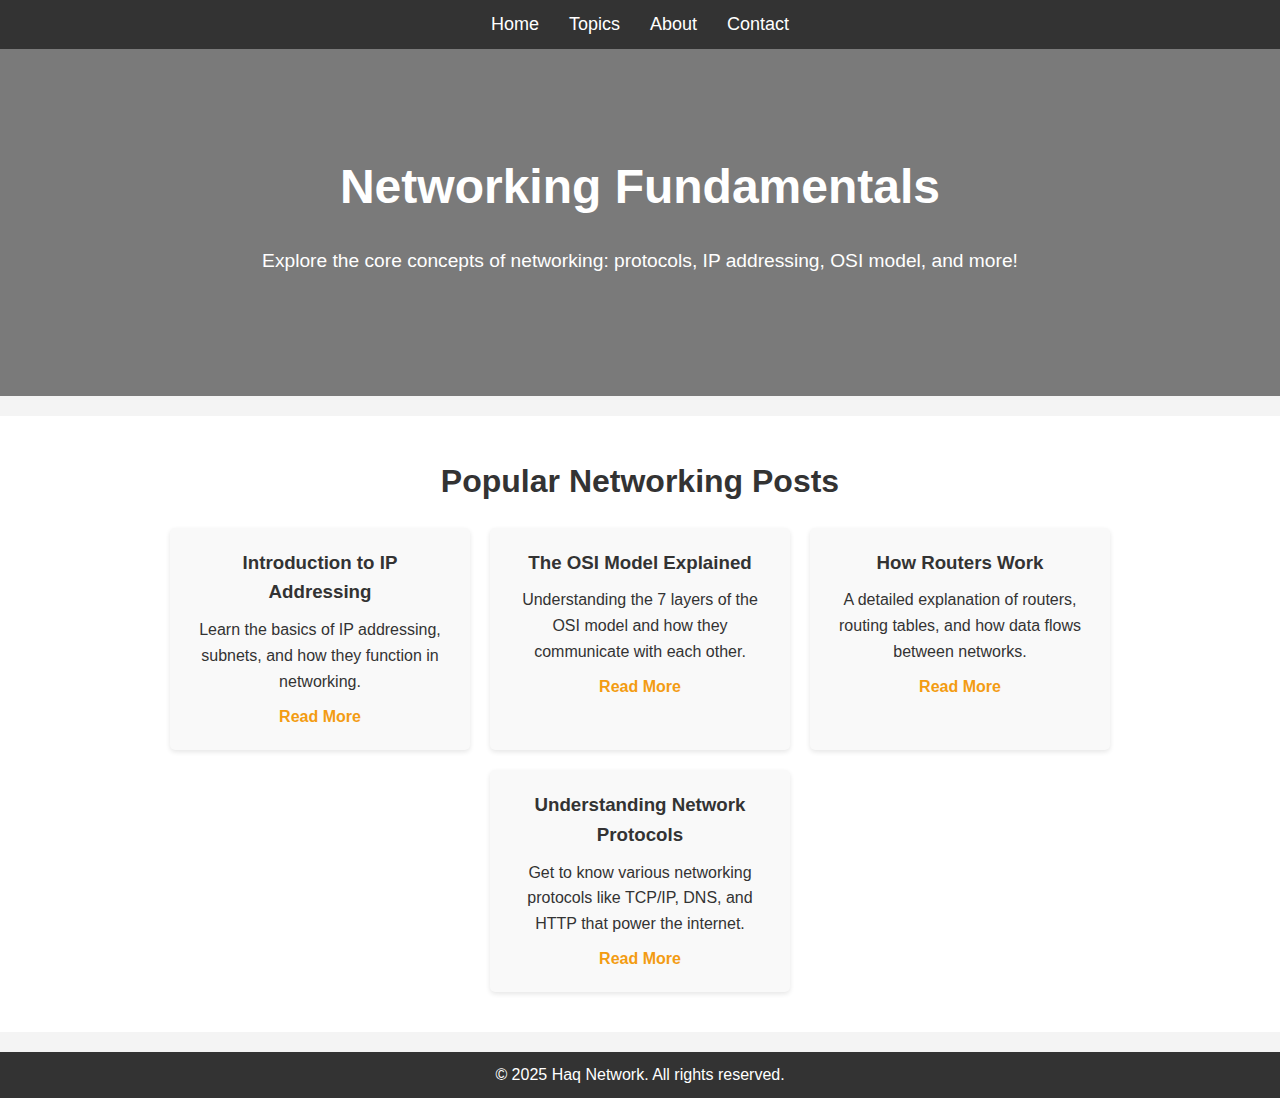
==== html/networking-fundamentals.html.html @ 8dc6b406 "Finished with Home Page" ====
<!DOCTYPE html>
<html lang="en">
<head>
    <meta charset="UTF-8">
    <meta name="viewport" content="width=device-width, initial-scale=1.0">
    <link rel="stylesheet" href="/css/basic.css">
    <title>Networking Fundamentals - Haq Network</title>
</head>
<body>
    <!-- Navigation -->
    <nav>
        <ul>
            <li><a href="#home">Home</a></li>
            <li><a href="#topics">Topics</a></li>
            <li><a href="#about">About</a></li>
            <li><a href="#contact">Contact</a></li>
        </ul>
    </nav>

    <!-- Header Section -->
    <header class="hero">
        <div class="hero-content">
            <h1>Networking Fundamentals</h1>
            <p>Explore the core concepts of networking: protocols, IP addressing, OSI model, and more!</p>
        </div>
    </header>

    <!-- Networking Posts -->
    <section class="section">
        <h2>Popular Networking Posts</h2>
        <div class="posts">
            <div class="post">
                <h3>Introduction to IP Addressing</h3>
                <p>Learn the basics of IP addressing, subnets, and how they function in networking.</p>
                <a href="./ip-addressing.html" class="btn">Read More</a>
            </div>
            <div class="post">
                <h3>The OSI Model Explained</h3>
                <p>Understanding the 7 layers of the OSI model and how they communicate with each other.</p>
                <a href="./osi-model.html" class="btn">Read More</a>
            </div>
            <div class="post">
                <h3>How Routers Work</h3>
                <p>A detailed explanation of routers, routing tables, and how data flows between networks.</p>
                <a href="./routers.html" class="btn">Read More</a>
            </div>
            <div class="post">
                <h3>Understanding Network Protocols</h3>
                <p>Get to know various networking protocols like TCP/IP, DNS, and HTTP that power the internet.</p>
                <a href="./network-protocols.html" class="btn">Read More</a>
            </div>
        </div>
    </section>

    <!-- Footer -->
    <footer>
        <p>&copy; 2025 Haq Network. All rights reserved.</p>
    </footer>
</body>
</html>
---- css/basic.css ----
/* General Reset */
* {
    margin: 0;
    padding: 0;
    box-sizing: border-box;
}

body {
    font-family: Arial, sans-serif;
    line-height: 1.6;
    color: #333;
    background-color: #f4f4f4;
}

nav {
    background-color: #333;
    padding: 10px 20px;
}

nav ul {
    list-style: none;
    display: flex;
    justify-content: center;
}

nav ul li {
    margin: 0 15px;
}

nav ul li a {
    text-decoration: none;
    color: white;
    font-size: 18px;
    transition: color 0.3s ease;
}

nav ul li a:hover {
    color: #f39c12;
}

/* Header Section */
.hero {
    background: linear-gradient(rgba(0, 0, 0, 0.5), rgba(0, 0, 0, 0.5)), url('./images/networking-bg.jpg') no-repeat center center/cover;
    color: white;
    text-align: center;
    padding: 100px 20px;
}

.hero-content h1 {
    font-size: 3rem;
    margin-bottom: 20px;
}

.hero-content p {
    font-size: 1.2rem;
    margin-bottom: 20px;
}

.hero-content .btn {
    display: inline-block;
    background: #f39c12;
    color: white;
    padding: 10px 20px;
    border-radius: 5px;
    text-decoration: none;
    font-size: 1rem;
    transition: background 0.3s ease;
}

.hero-content .btn:hover {
    background: #e67e22;
}

/* Section Styling */
.section {
    padding: 40px 20px;
    text-align: center;
    background: white;
    margin: 20px auto;
}

.section h2 {
    font-size: 2rem;
    margin-bottom: 20px;
}

/* Posts */
.posts {
    display: flex;
    justify-content: center;
    gap: 20px;
    flex-wrap: wrap;
}

.post {
    background: #f9f9f9;
    padding: 20px;
    border-radius: 5px;
    box-shadow: 0 2px 5px rgba(0, 0, 0, 0.1);
    max-width: 300px;
}

.post h3 {
    margin-bottom: 10px;
}

.post p {
    margin-bottom: 10px;
}

.post .btn {
    text-decoration: none;
    color: #f39c12;
    font-weight: bold;
}

.post .btn:hover {
    color: #e67e22;
}

/* Topics Section */
.topics {
    display: flex;
    justify-content: center;
    gap: 20px;
    flex-wrap: wrap;
}

.topic {
    background: #f9f9f9;
    padding: 20px;
    border-radius: 5px;
    box-shadow: 0 2px 5px rgba(0, 0, 0, 0.1);
    max-width: 300px;
    text-align: center;
}

.topic h3 {
    margin-bottom: 10px;
    font-size: 1.5rem;
}

.topic p {
    margin-bottom: 15px;
    font-size: 1rem;
}

.topic .btn {
    text-decoration: none;
    color: #f39c12;
    font-weight: bold;
}

.topic .btn:hover {
    color: #e67e22;
}

/* Footer */
footer {
    background: #333;
    color: white;
    text-align: center;
    padding: 10px 0;
    margin-top: 20px;
}
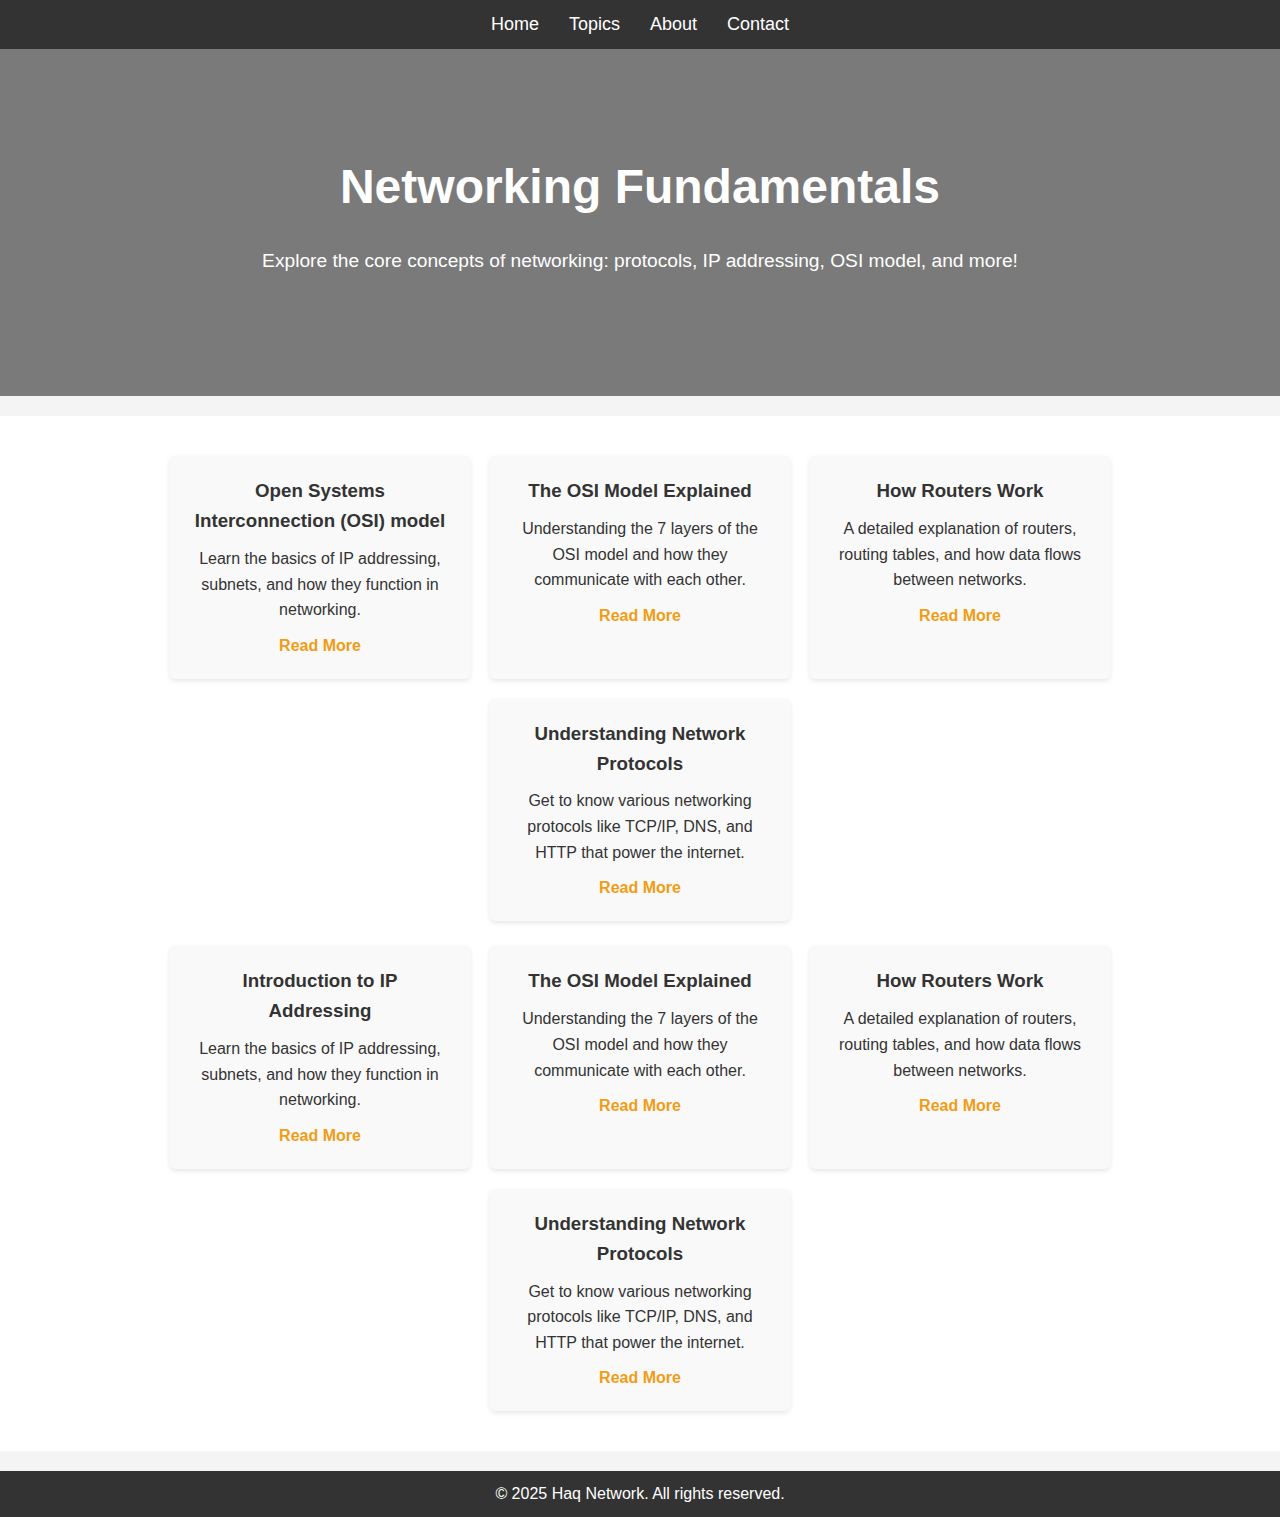
==== commit 99a2b821: "Working on OSI Model" ====
--- a/html/networking-fundamentals.html.html
+++ b/html/networking-fundamentals.html.html
@@ -10,13 +10,15 @@
     <!-- Navigation -->
     <nav>
         <ul>
-            <li><a href="#home">Home</a></li>
+            <li><a href="../index.html">Home</a></li>
             <li><a href="#topics">Topics</a></li>
             <li><a href="#about">About</a></li>
             <li><a href="#contact">Contact</a></li>
         </ul>
     </nav>
 
+
+    
     <!-- Header Section -->
     <header class="hero">
         <div class="hero-content">
@@ -27,7 +29,30 @@
 
     <!-- Networking Posts -->
     <section class="section">
-        <h2>Popular Networking Posts</h2>
+    
+        <div class="posts">
+            <div class="post">
+                <h3>Open Systems Interconnection (OSI) model</h3>
+                <p>Learn the basics of IP addressing, subnets, and how they function in networking.</p>
+                <a href="./osi-model.html" class="btn">Read More</a>
+            </div>
+            <div class="post">
+                <h3>The OSI Model Explained</h3>
+                <p>Understanding the 7 layers of the OSI model and how they communicate with each other.</p>
+                <a href="./ip-addressing.html" class="btn">Read More</a>
+            </div>
+            <div class="post">
+                <h3>How Routers Work</h3>
+                <p>A detailed explanation of routers, routing tables, and how data flows between networks.</p>
+                <a href="./routers.html" class="btn">Read More</a>
+            </div>
+            <div class="post">
+                <h3>Understanding Network Protocols</h3>
+                <p>Get to know various networking protocols like TCP/IP, DNS, and HTTP that power the internet.</p>
+                <a href="./network-protocols.html" class="btn">Read More</a>
+            </div>
+        </div>
+        <br>
         <div class="posts">
             <div class="post">
                 <h3>Introduction to IP Addressing</h3>
@@ -52,6 +77,10 @@
         </div>
     </section>
 
+
+   
+       
+    
     <!-- Footer -->
     <footer>
         <p>&copy; 2025 Haq Network. All rights reserved.</p>
